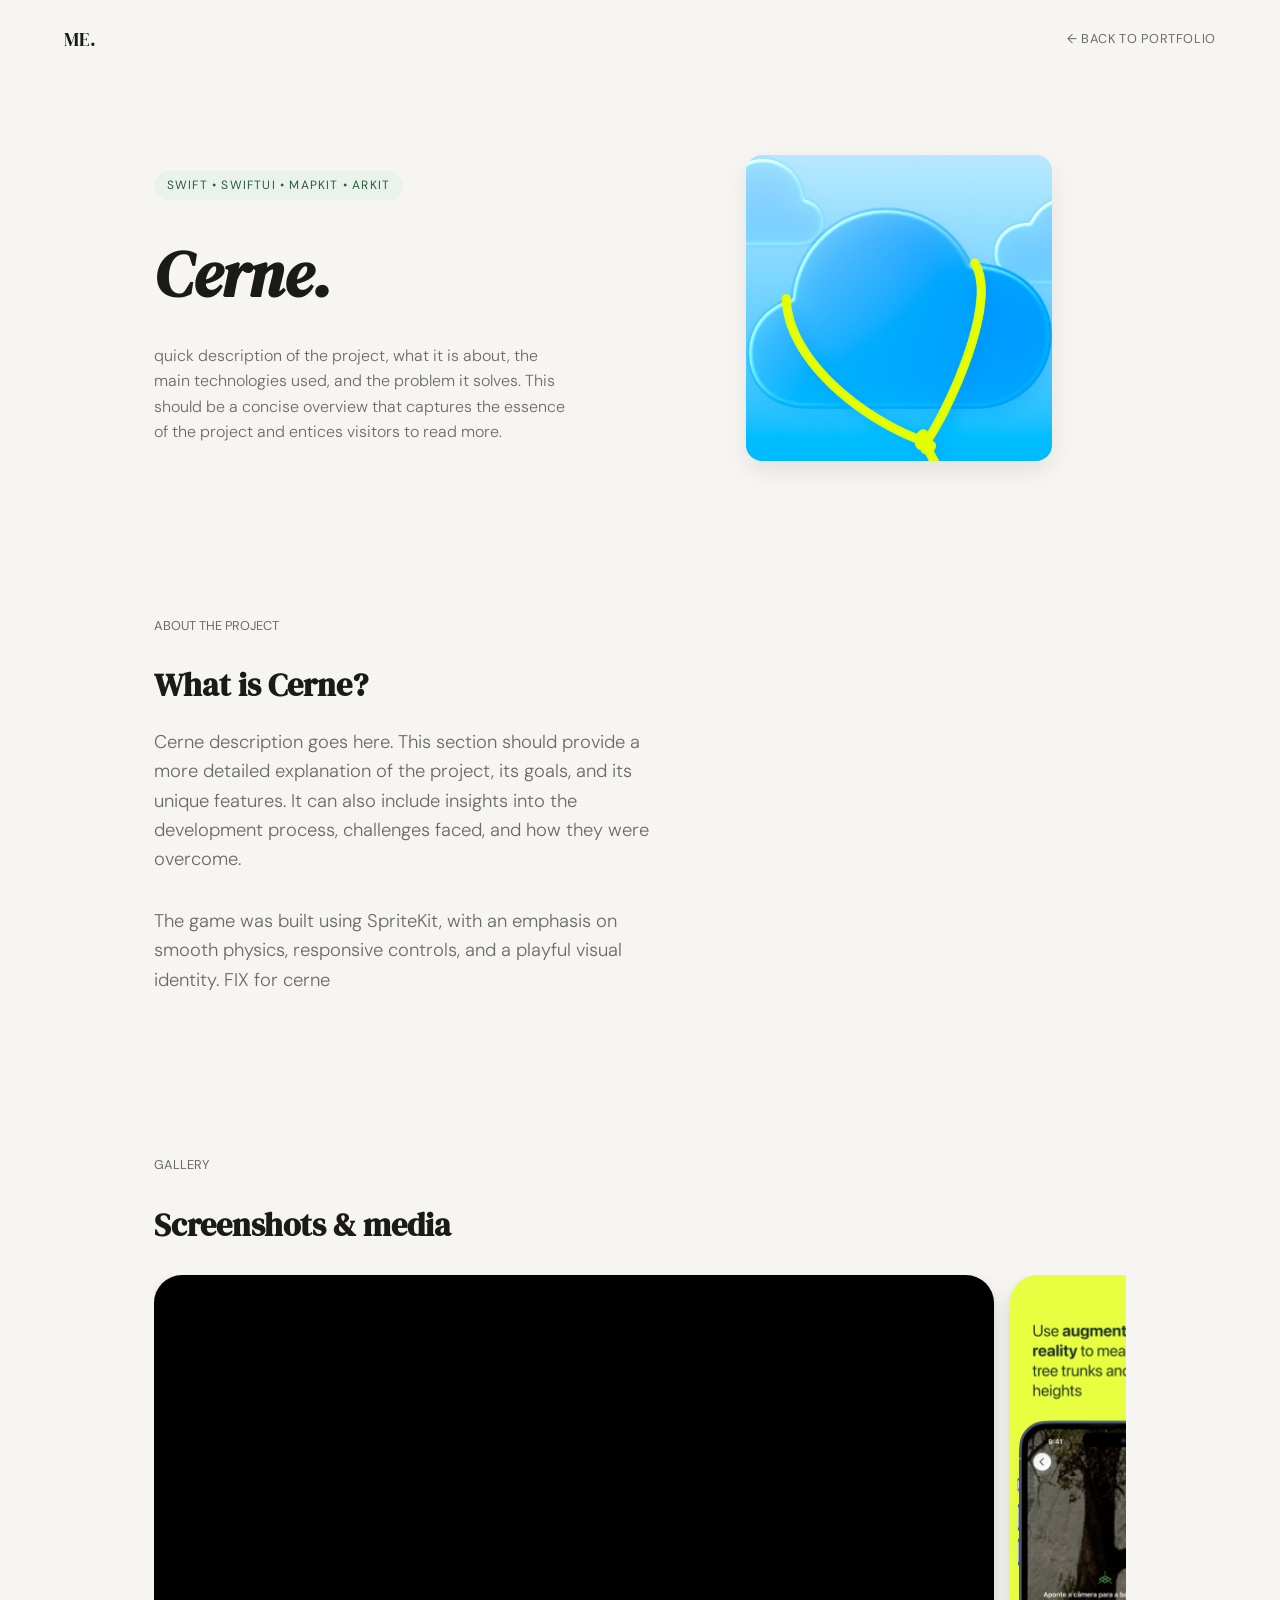
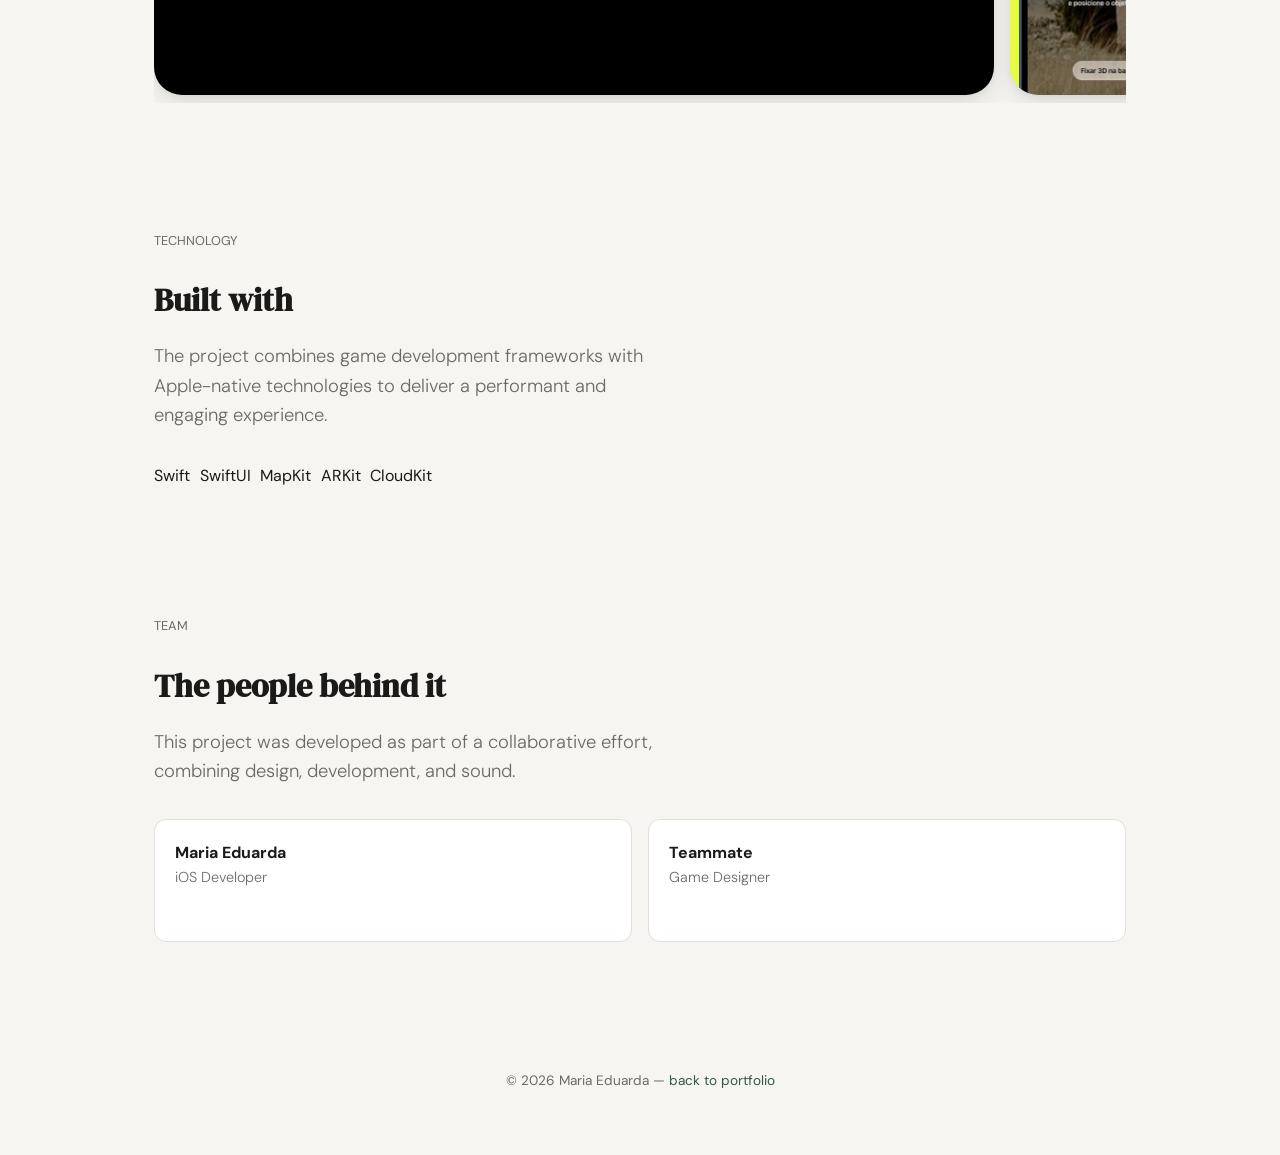
==== project-cerne.html @ c255a7dd "init" ====
<!DOCTYPE html>
<html lang="en">
<head>
  <meta charset="UTF-8" />
  <meta name="viewport" content="width=device-width, initial-scale=1.0"/>
  <title>Cerne — Maria Eduarda</title>

  <link rel="preconnect" href="https://fonts.googleapis.com" />
  <link href="https://fonts.googleapis.com/css2?family=DM+Serif+Display:ital@0;1&family=DM+Sans:ital,opsz,wght@0,9..40,300;0,9..40,400;0,9..40,500;1,9..40,300&display=swap" rel="stylesheet"/>

  <link rel="stylesheet" href="styles.css" />
</head>
<body>

  <!-- NAV -->
  <nav>
    <a class="nav-logo" href="index.html">ME.</a>
    <a class="nav-back" href="index.html">← Back to portfolio</a>
  </nav>

  <!-- HERO -->
  <section class="project-page-hero">
    <div>
      <span class="hero-tag">Swift • SwiftUI • MapKit • ARKit</span>

      <h1 class="project-page-title">
        <em>Cerne.</em>
      </h1>

      <p class="project-page-subtitle">
        quick description of the project, what it is about, the main technologies used, and the problem it solves. This should be a concise overview that captures the essence of the project and entices visitors to read more.
      </p>
    </div>

    <div class="project-page-visual">
      <img src="/images/cerne/cerne-logo.jpg" alt="Cerne" class="project-page-logo">
    </div>
  </section>

  <!-- ABOUT -->
  <section class="project-page-section">
    <span class="section-label">About the project</span>

    <h2 class="project-page-title" style="font-size:2rem;">
      What is Cerne?
    </h2>

    <p class="hero-desc">
      Cerne description goes here. This section should provide a more detailed explanation of the project, its goals, and its unique features. It can also include insights into the development process, challenges faced, and how they were overcome.
    </p>

    <p class="hero-desc" style="margin-top: 1rem;">
      The game was built using SpriteKit, with an emphasis on smooth physics,
      responsive controls, and a playful visual identity. FIX for cerne
    </p>
  </section>

  <!-- GALLERY -->
  <section class="project-page-section">
    <span class="section-label">Gallery</span>

    <h2 class="project-page-title" style="font-size:2rem;">
      Screenshots & media
    </h2>

    <div class="project-page-gallery">

      <video class="phone-shot video" autoplay muted loop playsinline>
        <source src="/images/cerne/cerne-demo.mp4" type="video/mp4">
      </video>

      <img src="/images/cerne/cerne-screen.png" class="phone-shot" alt="Gameplay screen">
      <img src="/images/cerne/cerne-screen2.png" class="phone-shot" alt="Store screen">
      <img src="/images/cerne/cerne-screen3.png" class="phone-shot" alt="Store screen">
      <img src="/images/cerne/cerne-screen4.png" class="phone-shot" alt="Store screen">
      <img src="/images/cerne/cerne-screen5.png" class="phone-shot" alt="Store screen">

    </div>
  </section>

  <!-- TECH -->
  <section class="project-page-section">
    <span class="section-label">Technology</span>

    <h2 class="project-page-title" style="font-size:2rem;">
      Built with
    </h2>

    <p class="hero-desc">
      The project combines game development frameworks with Apple-native
      technologies to deliver a performant and engaging experience.
    </p>

    <div style="margin-top: 1.5rem; display: flex; flex-wrap: wrap; gap: 0.6rem;">
      <span class="project-tag">Swift</span>
      <span class="project-tag">SwiftUI</span>
      <span class="project-tag">MapKit</span>
      <span class="project-tag">ARKit</span>
      <span class="project-tag">CloudKit</span>
    </div>
  </section>

  <!-- TEAM -->
  <section class="project-page-section">
    <span class="section-label">Team</span>

    <h2 class="project-page-title" style="font-size:2rem;">
      The people behind it
    </h2>

    <p class="hero-desc">
      This project was developed as part of a collaborative effort,
      combining design, development, and sound.
    </p>

    <div style="margin-top:1.5rem; display:grid; grid-template-columns: repeat(auto-fit, minmax(200px, 1fr)); gap: 1rem;">
      
      <div style="background:var(--bg-card); border:1px solid var(--border); border-radius:12px; padding:1.25rem;">
        <strong>Maria Eduarda</strong>
        <p class="hero-desc" style="font-size:0.9rem;">iOS Developer</p>
      </div>

      <div style="background:var(--bg-card); border:1px solid var(--border); border-radius:12px; padding:1.25rem;">
        <strong>Teammate</strong>
        <p class="hero-desc" style="font-size:0.9rem;">Game Designer</p>
      </div>

    </div>
  </section>

  <!-- FOOTER -->
  <footer>
    © 2026 Maria Eduarda —
    <a href="index.html" style="color:var(--accent); text-decoration:none;">
      back to portfolio
    </a>
  </footer>

</body>
</html>
---- styles.css ----
*, *::before, *::after { box-sizing: border-box; margin: 0; padding: 0; }

:root {
  --bg: #f7f5f2;
  --bg-card: #ffffff;
  --text: #1a1a18;
  --text-muted: #6b6b65;
  --accent: #2d5a3d;
  --accent-light: #eaf2ec;
  --border: #e2dfd8;
  --serif: 'DM Serif Display', Georgia, serif;
  --sans: 'DM Sans', system-ui, sans-serif;
}

html { scroll-behavior: smooth; }

body {
  font-family: var(--sans);
  background: var(--bg);
  color: var(--text);
  line-height: 1.6;
}

/* ─── NAV (shared) ─── */
nav {
  position: fixed;
  top: 0; left: 0; right: 0;
  z-index: 100;
  display: flex;
  justify-content: space-between;
  align-items: center;
  padding: 1.5rem 4rem;
  background: rgba(247, 245, 242, 0.9);
  backdrop-filter: blur(10px);
}

.nav-logo {
  font-family: var(--serif);
  font-size: 1.2rem;
  color: var(--text);
  text-decoration: none;
}

.nav-links {
  display: flex;
  gap: 2rem;
  list-style: none;
}

.nav-links a {
  font-size: 0.8rem;
  color: var(--text-muted);
  text-decoration: none;
  text-transform: uppercase;
  letter-spacing: 0.05em;
  transition: 0.2s;
}

.nav-links a:hover { color: var(--accent); }

.nav-back {
  font-size: 0.8rem;
  color: var(--text-muted);
  text-decoration: none;
  text-transform: uppercase;
  letter-spacing: 0.05em;
}

.nav-back:hover { color: var(--accent); }

/* ─── HOME HERO ─── */
.hero {
  padding: 7rem 4rem 4rem;
  max-width: 1200px;
  margin: 0 auto;
}

.hero-content {
  display: grid;
  grid-template-columns: 1.5fr 1fr;
  align-items: center;
  gap: 4rem;
}

.hero-tag {
  font-size: 0.75rem;
  text-transform: uppercase;
  letter-spacing: 0.1em;
  color: var(--accent);
  background: var(--accent-light);
  padding: 0.3rem 0.8rem;
  border-radius: 100px;
  margin-bottom: 1.5rem;
  display: inline-block;
}

.hero-name {
  font-family: var(--serif);
  font-size: clamp(2.5rem, 5vw, 4rem);
  margin-bottom: 1.5rem;
}

.hero-name em { color: var(--accent); }

.hero-desc {
  font-size: 1.15rem;
  color: var(--text-muted);
  max-width: 500px;
  margin-bottom: 2rem;
  font-weight: 300;
}

.hero-links {
  display: flex;
  gap: 2rem;
}

.hero-link {
  font-size: 0.9rem;
  color: var(--text-muted);
  text-decoration: none;
  border-bottom: 1px solid var(--border);
  padding-bottom: 4px;
}

.hero-link:hover {
  color: var(--accent);
  border-color: var(--accent);
}

.hero-photo-container {
  width: 320px;
  height: 280px;
  border-radius: 32px;
  overflow: hidden;
  justify-self: center;
  box-shadow: 0 20px 40px rgba(0,0,0,0.05);
  background-color: rgba(45, 90, 61, 0.2);
  padding-top: 8px;
  padding-right: 8px;
}

.hero-photo {
  width: 100%;
  height: 100%;
  object-fit: cover;
}

/* ─── HOME PROJECTS ─── */
.projects-header {
  max-width: 1200px;
  margin: 0 auto;
  padding: 1rem 4rem 2rem;
}

.projects-label {
  font-size: 0.8rem;
  text-transform: uppercase;
  letter-spacing: 0.1em;
  color: var(--accent);
  border-bottom: 1px solid var(--border);
  padding-bottom: 1rem;
  display: block;
}

.projects-grid {
  max-width: 1200px;
  margin: 0 auto;
  padding: 0 4rem 6rem;
  display: grid;
  grid-template-columns: 1fr 1fr;
  gap: 3rem;
}

.project-card {
  display: flex;
  align-items: center;
  gap: 1.5rem;
  text-decoration: none;
  color: inherit;
  padding: 2rem;
  background: var(--bg-card);
  border-radius: 24px;
  border: 1px solid var(--border);
  transition: transform 0.3s ease, box-shadow 0.3s ease;
}

.project-card:hover {
  transform: translateY(-5px);
  box-shadow: 0 15px 30px rgba(0,0,0,0.04);
}

.project-icon-box {
  width: 90px;
  height: 90px;
  border-radius: 20px;
  overflow: hidden;
  flex-shrink: 0;
  display: flex;
  align-items: center;
  justify-content: center;
}

.project-icon-img {
  width: 100%;
  height: 100%;
  object-fit: cover;
}

.project-title {
  font-size: 1.4rem;
  font-weight: 500;
}

.project-subtitle {
  font-size: 0.85rem;
  color: var(--text-muted);
  font-weight: 300;
}

/* ─── PROJECT PAGE (RENAMED = NO CONFLICT) ─── */
.project-page-hero {
  padding: 8rem 4rem 4rem;
  max-width: 1100px;
  margin: 0 auto;
  display: grid;
  grid-template-columns: 1fr 1fr;
  gap: 4rem;
  align-items: center;
}

.project-page-title {
  font-family: var(--serif);
  font-size: clamp(2.5rem, 5vw, 4rem);
  margin-bottom: 1rem;
}

.project-page-subtitle {
  font-size: 1rem;
  color: var(--text-muted);
  font-weight: 300;
  max-width: 420px;
}

.project-page-logo {
  max-width: 85%;
  max-height: 85%;
  object-fit: contain;
  border-radius: 16px;
  box-shadow: 0 10px 25px rgba(0,0,0,0.08);
}

.project-page-visual {
  height: 360px;
  border-radius: 16px;
  display: flex;
  align-items: center;
  justify-content: center;
  font-family: var(--serif);
  font-size: 4rem;
}

.project-page-section {
  padding: 4rem;
  max-width: 1100px;
  margin: 0 auto;
}

.project-page-gallery {
  margin-top: 1.5rem;
  display: flex;
  gap: 1rem;
  overflow-x: auto;
  padding-bottom: 0.5rem;
}

.phone-shot {
  height: 420px;          
  width: auto;
  border-radius: 28px;     
  object-fit: cover;

  box-shadow: 
    0 10px 25px rgba(0,0,0,0.1),
    0 2px 6px rgba(0,0,0,0.05);

  flex-shrink: 0;         
  background: #000;
}

.phone-shot.video {
  height: 420px;
}

/* ─── CONTACT ─── */
.contact-section {
  max-width: 1200px;
  margin: 0 auto;
  padding: 4rem;
  border-top: 1px solid var(--border);
}

.section-label {
  font-size: 0.8rem;
  text-transform: uppercase;
  color: var(--text-muted);
  margin-bottom: 1.5rem;
  display: block;
}

.contact-row {
  display: flex;
  flex-direction: column;
  gap: 1rem;
}

.contact-link {
  font-size: 1.1rem;
  color: var(--text);
  text-decoration: none;
  border-bottom: 1px solid var(--border);
  padding-bottom: 1rem;
  display: flex;
  justify-content: space-between;
}

.contact-link:hover {
  color: var(--accent);
  border-color: var(--accent);
}

/* ─── FOOTER ─── */
footer {
  text-align: center;
  padding: 4rem 2rem;
  font-size: 0.85rem;
  color: var(--text-muted);
}

/* ─── RESPONSIVE ─── */
@media (max-width: 900px) {
  nav { padding: 1rem 1.5rem; }

  .hero-content {
    grid-template-columns: 1fr;
    text-align: center;
  }

  .projects-grid {
    grid-template-columns: 1fr;
  }

  .hero-photo-container {
    width: 220px;
    height: 220px;
    order: -1;
  }

  .project-page-hero {
    grid-template-columns: 1fr;
  }
}
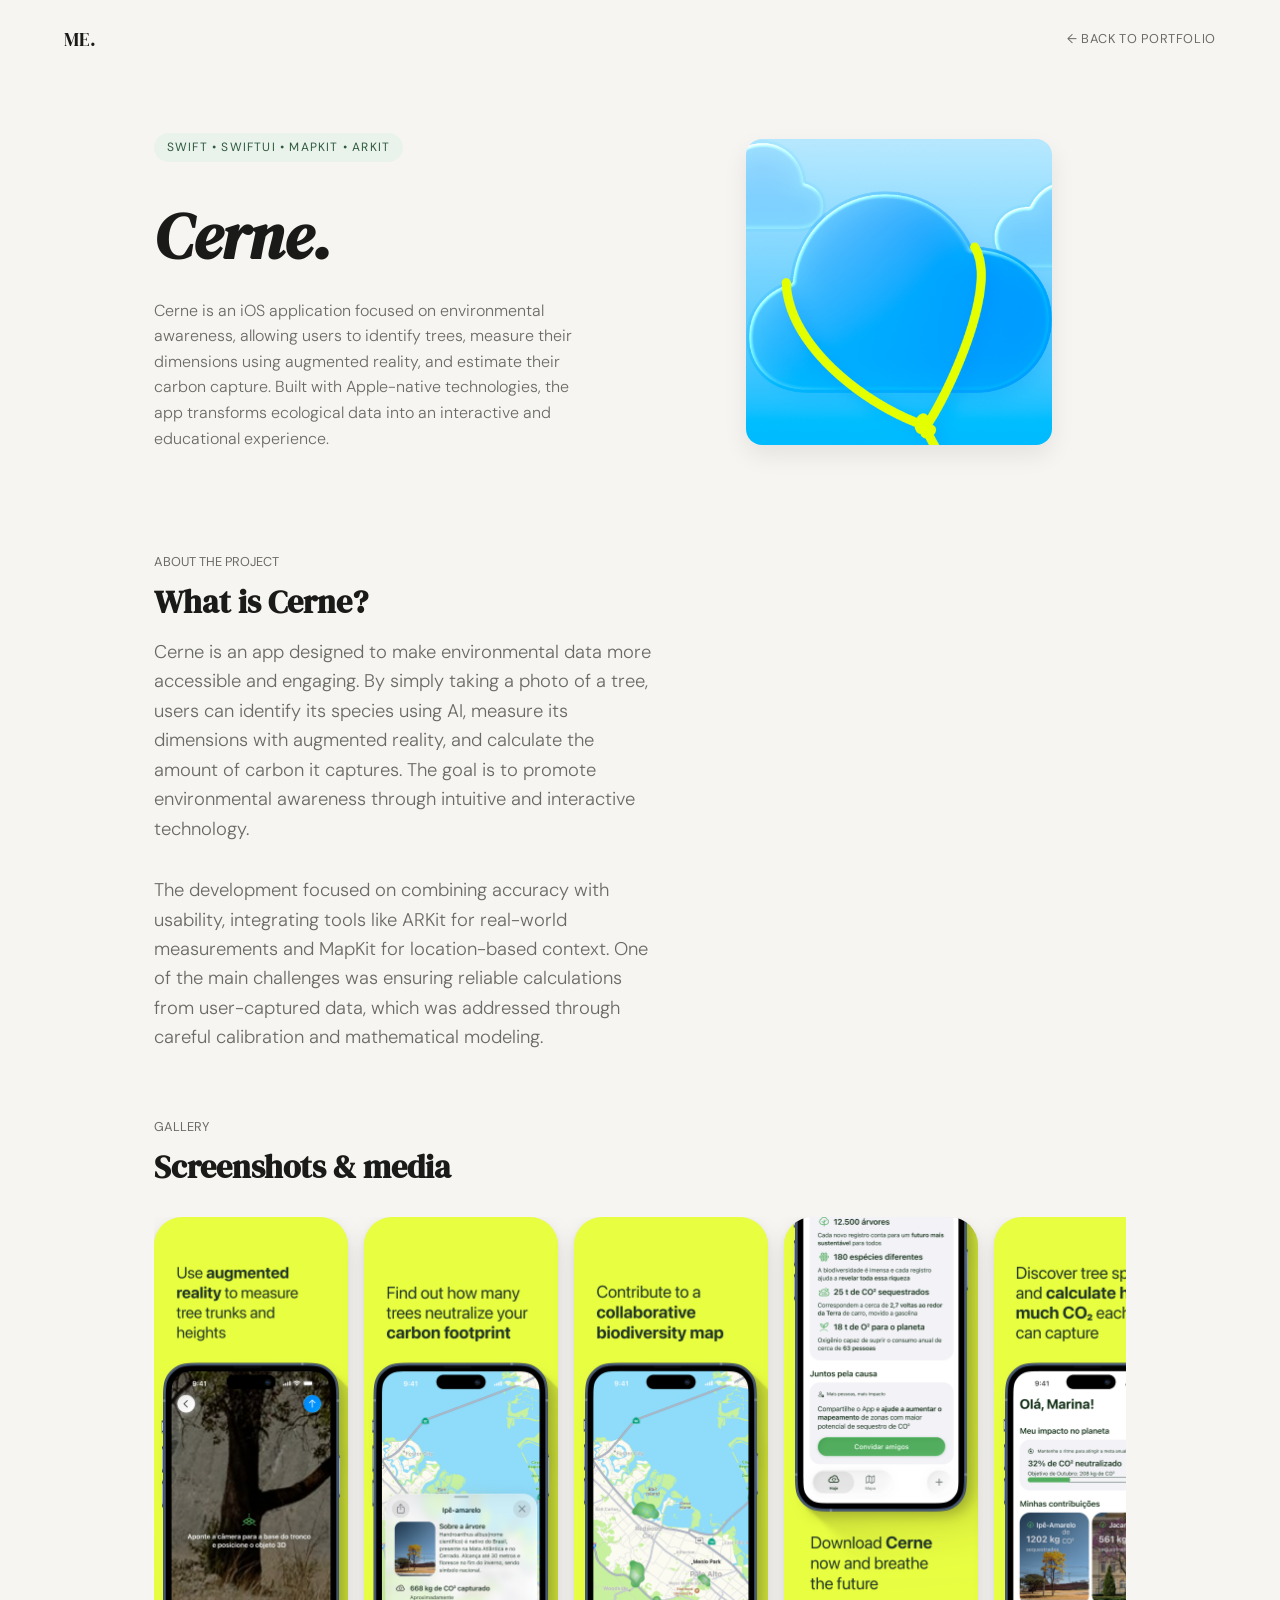
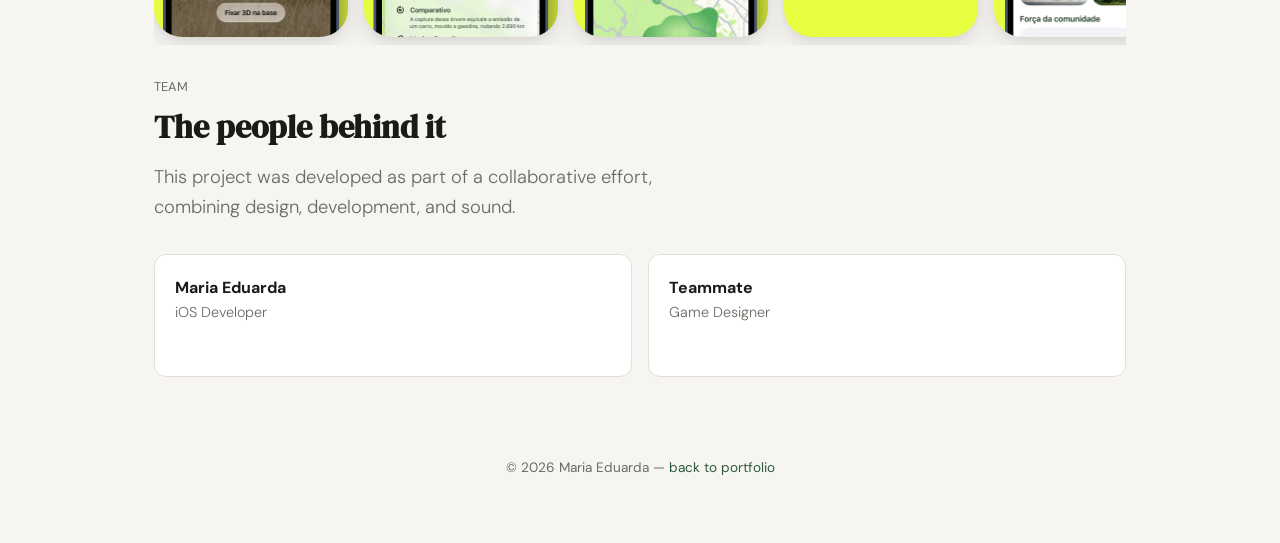
==== commit 9912c7c3: "fix projects" ====
--- a/project-cerne.html
+++ b/project-cerne.html
@@ -28,7 +28,7 @@
       </h1>
 
       <p class="project-page-subtitle">
-        quick description of the project, what it is about, the main technologies used, and the problem it solves. This should be a concise overview that captures the essence of the project and entices visitors to read more.
+        Cerne is an iOS application focused on environmental awareness, allowing users to identify trees, measure their dimensions using augmented reality, and estimate their carbon capture. Built with Apple-native technologies, the app transforms ecological data into an interactive and educational experience.
       </p>
     </div>
 
@@ -46,12 +46,11 @@
     </h2>
 
     <p class="hero-desc">
-      Cerne description goes here. This section should provide a more detailed explanation of the project, its goals, and its unique features. It can also include insights into the development process, challenges faced, and how they were overcome.
+      Cerne is an app designed to make environmental data more accessible and engaging. By simply taking a photo of a tree, users can identify its species using AI, measure its dimensions with augmented reality, and calculate the amount of carbon it captures. The goal is to promote environmental awareness through intuitive and interactive technology.
     </p>
 
     <p class="hero-desc" style="margin-top: 1rem;">
-      The game was built using SpriteKit, with an emphasis on smooth physics,
-      responsive controls, and a playful visual identity. FIX for cerne
+      The development focused on combining accuracy with usability, integrating tools like ARKit for real-world measurements and MapKit for location-based context. One of the main challenges was ensuring reliable calculations from user-captured data, which was addressed through careful calibration and mathematical modeling.
     </p>
   </section>
 
@@ -65,9 +64,9 @@
 
     <div class="project-page-gallery">
 
-      <video class="phone-shot video" autoplay muted loop playsinline>
+      <!-- <video class="phone-shot video" autoplay muted loop playsinline>
         <source src="/images/cerne/cerne-demo.mp4" type="video/mp4">
-      </video>
+      </video> -->
 
       <img src="/images/cerne/cerne-screen.png" class="phone-shot" alt="Gameplay screen">
       <img src="/images/cerne/cerne-screen2.png" class="phone-shot" alt="Store screen">
@@ -75,28 +74,6 @@
       <img src="/images/cerne/cerne-screen4.png" class="phone-shot" alt="Store screen">
       <img src="/images/cerne/cerne-screen5.png" class="phone-shot" alt="Store screen">
 
-    </div>
-  </section>
-
-  <!-- TECH -->
-  <section class="project-page-section">
-    <span class="section-label">Technology</span>
-
-    <h2 class="project-page-title" style="font-size:2rem;">
-      Built with
-    </h2>
-
-    <p class="hero-desc">
-      The project combines game development frameworks with Apple-native
-      technologies to deliver a performant and engaging experience.
-    </p>
-
-    <div style="margin-top: 1.5rem; display: flex; flex-wrap: wrap; gap: 0.6rem;">
-      <span class="project-tag">Swift</span>
-      <span class="project-tag">SwiftUI</span>
-      <span class="project-tag">MapKit</span>
-      <span class="project-tag">ARKit</span>
-      <span class="project-tag">CloudKit</span>
     </div>
   </section>
 
--- a/styles.css
+++ b/styles.css
@@ -218,9 +218,9 @@
   font-weight: 300;
 }
 
-/* ─── PROJECT PAGE (RENAMED = NO CONFLICT) ─── */
+/* ─── PROJECT PAGE ─── */
 .project-page-hero {
-  padding: 8rem 4rem 4rem;
+  padding: 7rem 4rem 4rem;
   max-width: 1100px;
   margin: 0 auto;
   display: grid;
@@ -232,7 +232,7 @@
 .project-page-title {
   font-family: var(--serif);
   font-size: clamp(2.5rem, 5vw, 4rem);
-  margin-bottom: 1rem;
+  margin-bottom: 0.6rem;
 }
 
 .project-page-subtitle {
@@ -261,7 +261,7 @@
 }
 
 .project-page-section {
-  padding: 4rem;
+  padding: 1rem 4rem;
   max-width: 1100px;
   margin: 0 auto;
 }
@@ -304,7 +304,7 @@
   font-size: 0.8rem;
   text-transform: uppercase;
   color: var(--text-muted);
-  margin-bottom: 1.5rem;
+  margin-bottom: 0.3rem;
   display: block;
 }
 
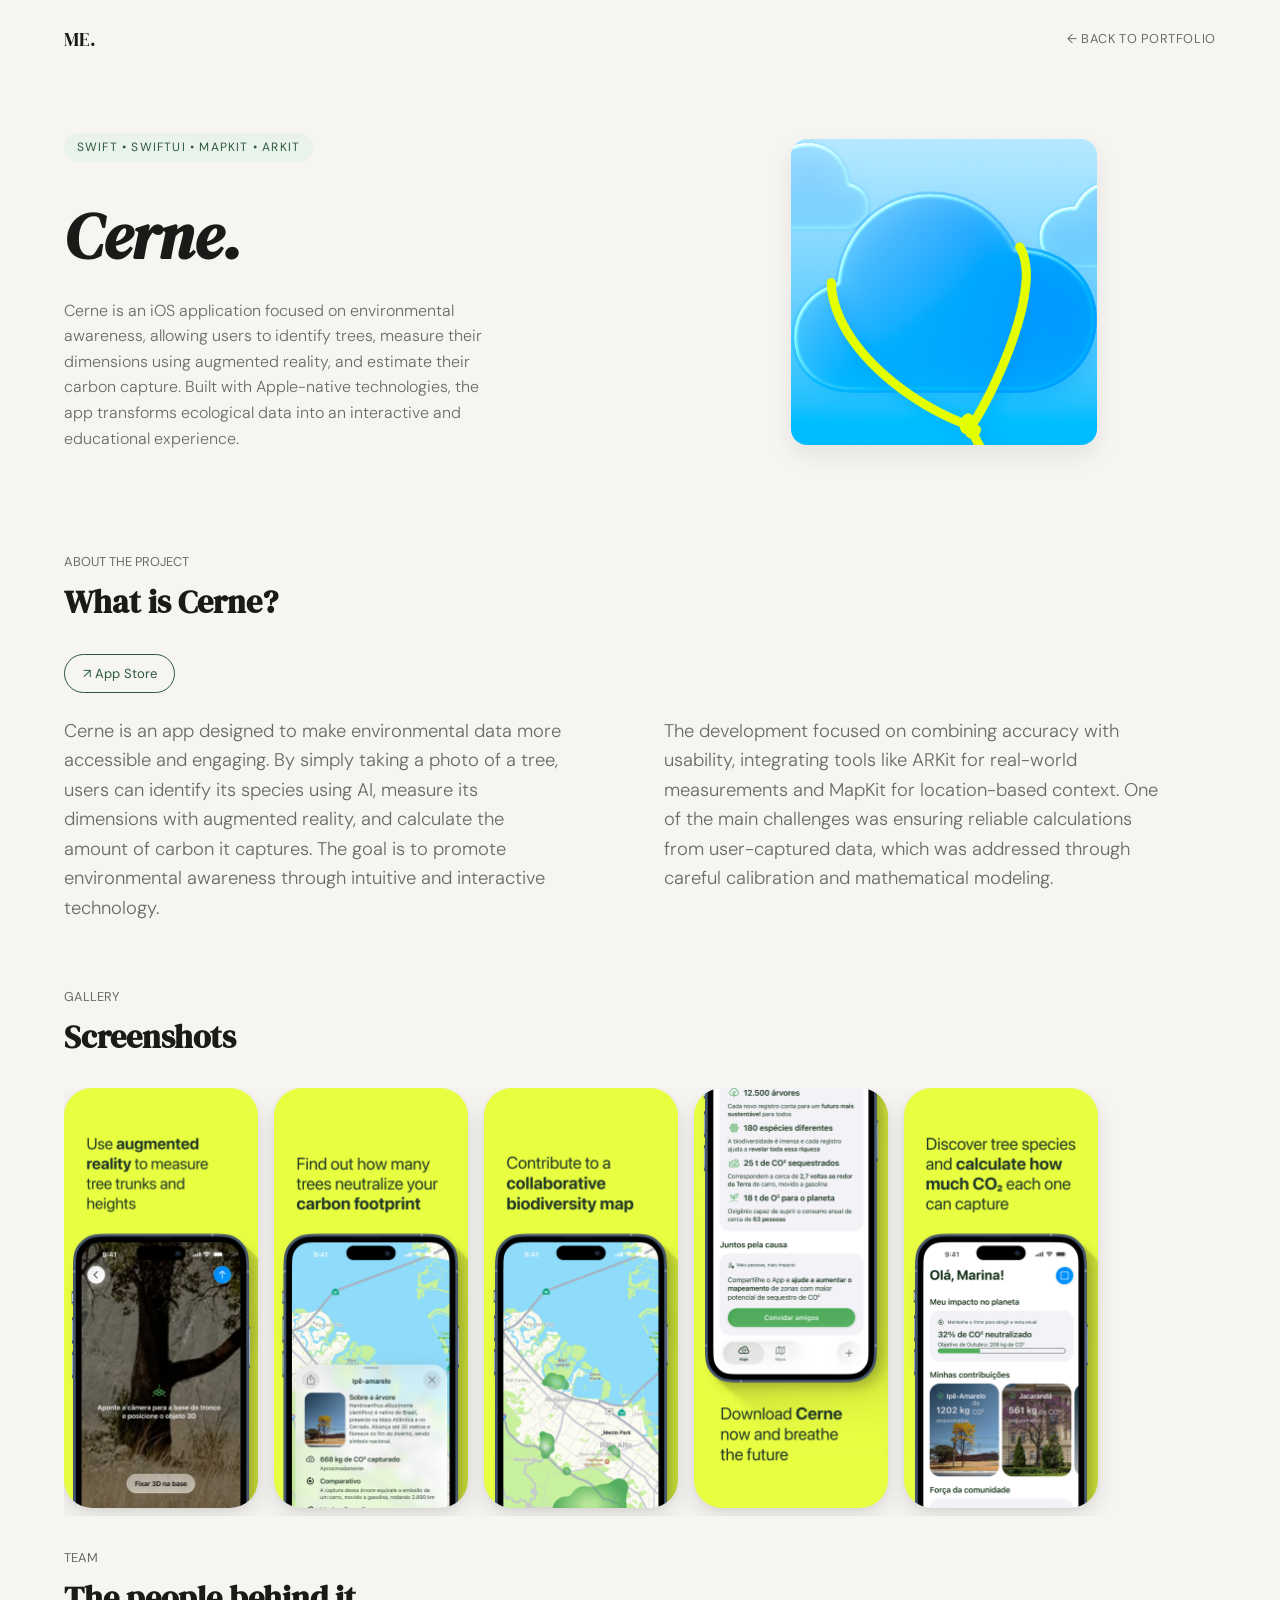
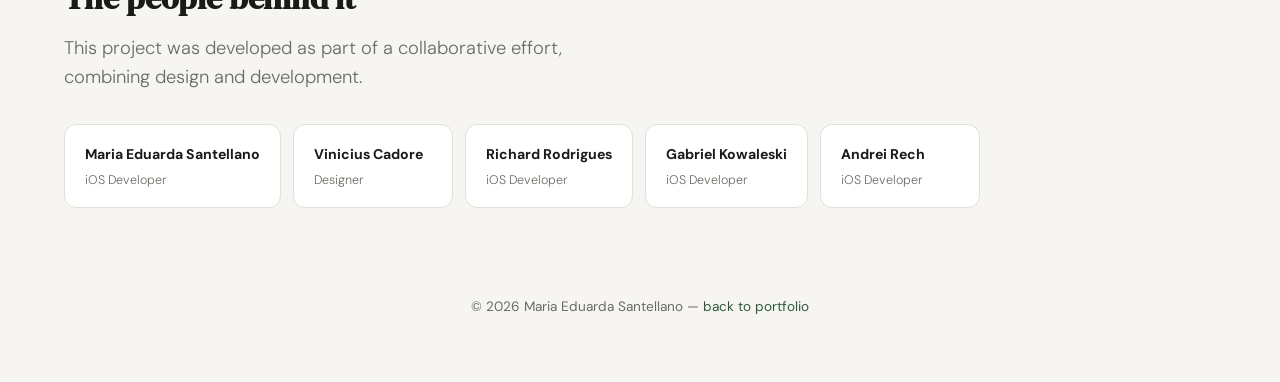
==== commit a8a0f410: "fix projects texts" ====
--- a/project-cerne.html
+++ b/project-cerne.html
@@ -4,7 +4,8 @@
   <meta charset="UTF-8" />
   <meta name="viewport" content="width=device-width, initial-scale=1.0"/>
   <title>Cerne — Maria Eduarda</title>
-
+  <link rel="icon" type="image/png" sizes="32x32" href="images/portfolioicon.png">
+  
   <link rel="preconnect" href="https://fonts.googleapis.com" />
   <link href="https://fonts.googleapis.com/css2?family=DM+Serif+Display:ital@0;1&family=DM+Sans:ital,opsz,wght@0,9..40,300;0,9..40,400;0,9..40,500;1,9..40,300&display=swap" rel="stylesheet"/>
 
@@ -45,13 +46,19 @@
       What is Cerne?
     </h2>
 
-    <p class="hero-desc">
-      Cerne is an app designed to make environmental data more accessible and engaging. By simply taking a photo of a tree, users can identify its species using AI, measure its dimensions with augmented reality, and calculate the amount of carbon it captures. The goal is to promote environmental awareness through intuitive and interactive technology.
-    </p>
+    <a class="project-store-link" href="https://apps.apple.com/br/app/cerne-captura-de-co/id6751984534" target="_blank">
+      ↗ App Store
+    </a>
 
-    <p class="hero-desc" style="margin-top: 1rem;">
-      The development focused on combining accuracy with usability, integrating tools like ARKit for real-world measurements and MapKit for location-based context. One of the main challenges was ensuring reliable calculations from user-captured data, which was addressed through careful calibration and mathematical modeling.
-    </p>
+    <div class="project-about-grid">
+      <p class="hero-desc">
+        Cerne is an app designed to make environmental data more accessible and engaging. By simply taking a photo of a tree, users can identify its species using AI, measure its dimensions with augmented reality, and calculate the amount of carbon it captures. The goal is to promote environmental awareness through intuitive and interactive technology.
+      </p>
+
+      <p class="hero-desc">
+        The development focused on combining accuracy with usability, integrating tools like ARKit for real-world measurements and MapKit for location-based context. One of the main challenges was ensuring reliable calculations from user-captured data, which was addressed through careful calibration and mathematical modeling.
+      </p>
+    </div>
   </section>
 
   <!-- GALLERY -->
@@ -59,7 +66,7 @@
     <span class="section-label">Gallery</span>
 
     <h2 class="project-page-title" style="font-size:2rem;">
-      Screenshots & media
+      Screenshots
     </h2>
 
     <div class="project-page-gallery">
@@ -87,27 +94,42 @@
 
     <p class="hero-desc">
       This project was developed as part of a collaborative effort,
-      combining design, development, and sound.
+      combining design and development.
     </p>
 
-    <div style="margin-top:1.5rem; display:grid; grid-template-columns: repeat(auto-fit, minmax(200px, 1fr)); gap: 1rem;">
-      
-      <div style="background:var(--bg-card); border:1px solid var(--border); border-radius:12px; padding:1.25rem;">
-        <strong>Maria Eduarda</strong>
-        <p class="hero-desc" style="font-size:0.9rem;">iOS Developer</p>
+    <div style="margin-top:1.5rem; display:flex; gap:0.75rem; overflow-x:auto; padding-bottom:0.5rem; scrollbar-width:none;">
+
+      <div style="background:var(--bg-card); border:1px solid var(--border); border-radius:12px; padding:1rem 1.25rem; min-width:160px; flex-shrink:0;">
+        <strong style="font-size:0.88rem;">Maria Eduarda Santellano</strong>
+        <p style="font-size:0.78rem; color:var(--text-muted); margin-top:0.25rem; font-weight:300;">iOS Developer</p>
       </div>
-
-      <div style="background:var(--bg-card); border:1px solid var(--border); border-radius:12px; padding:1.25rem;">
-        <strong>Teammate</strong>
-        <p class="hero-desc" style="font-size:0.9rem;">Game Designer</p>
+    
+      <div style="background:var(--bg-card); border:1px solid var(--border); border-radius:12px; padding:1rem 1.25rem; min-width:160px; flex-shrink:0;">
+        <strong style="font-size:0.88rem;">Vinicius Cadore</strong>
+        <p style="font-size:0.78rem; color:var(--text-muted); margin-top:0.25rem; font-weight:300;">Designer</p>
       </div>
-
+    
+      <div style="background:var(--bg-card); border:1px solid var(--border); border-radius:12px; padding:1rem 1.25rem; min-width:160px; flex-shrink:0;">
+        <strong style="font-size:0.88rem;">Richard Rodrigues</strong>
+        <p style="font-size:0.78rem; color:var(--text-muted); margin-top:0.25rem; font-weight:300;">iOS Developer</p>
+      </div>
+    
+      <div style="background:var(--bg-card); border:1px solid var(--border); border-radius:12px; padding:1rem 1.25rem; min-width:160px; flex-shrink:0;">
+        <strong style="font-size:0.88rem;">Gabriel Kowaleski</strong>
+        <p style="font-size:0.78rem; color:var(--text-muted); margin-top:0.25rem; font-weight:300;">iOS Developer</p>
+      </div>
+    
+      <div style="background:var(--bg-card); border:1px solid var(--border); border-radius:12px; padding:1rem 1.25rem; min-width:160px; flex-shrink:0;">
+        <strong style="font-size:0.88rem;">Andrei Rech</strong>
+        <p style="font-size:0.78rem; color:var(--text-muted); margin-top:0.25rem; font-weight:300;">iOS Developer</p>
+      </div>
+    
     </div>
   </section>
 
   <!-- FOOTER -->
   <footer>
-    © 2026 Maria Eduarda —
+    © 2026 Maria Eduarda Santellano —
     <a href="index.html" style="color:var(--accent); text-decoration:none;">
       back to portfolio
     </a>
--- a/styles.css
+++ b/styles.css
@@ -266,6 +266,33 @@
   margin: 0 auto;
 }
 
+.project-about-grid {
+  display: grid;
+  grid-template-columns: 1fr 1fr;
+  gap: 3rem;
+  align-items: start;
+  margin-top: 1.5rem;
+}
+
+.project-store-link {
+  display: inline-flex;
+  align-items: center;
+  gap: 0.5rem;
+  font-size: 0.82rem;
+  color: var(--accent);
+  border: 1px solid var(--accent);
+  padding: 0.5rem 1.1rem;
+  border-radius: 100px;
+  text-decoration: none;
+  margin-top: 1rem;
+  transition: background 0.2s, color 0.2s;
+}
+
+.project-store-link:hover {
+  background: var(--accent);
+  color: #fff;
+}
+
 .project-page-gallery {
   margin-top: 1.5rem;
   display: flex;
@@ -359,4 +386,17 @@
   .project-page-hero {
     grid-template-columns: 1fr;
   }
+
+  .project-about-grid {
+    grid-template-columns: 1fr;
+  }
+}
+
+.hero,
+.projects-header,
+.projects-grid,
+.project-page-hero,
+.project-page-section,
+.contact-section {
+  max-width: 1400px;
 }
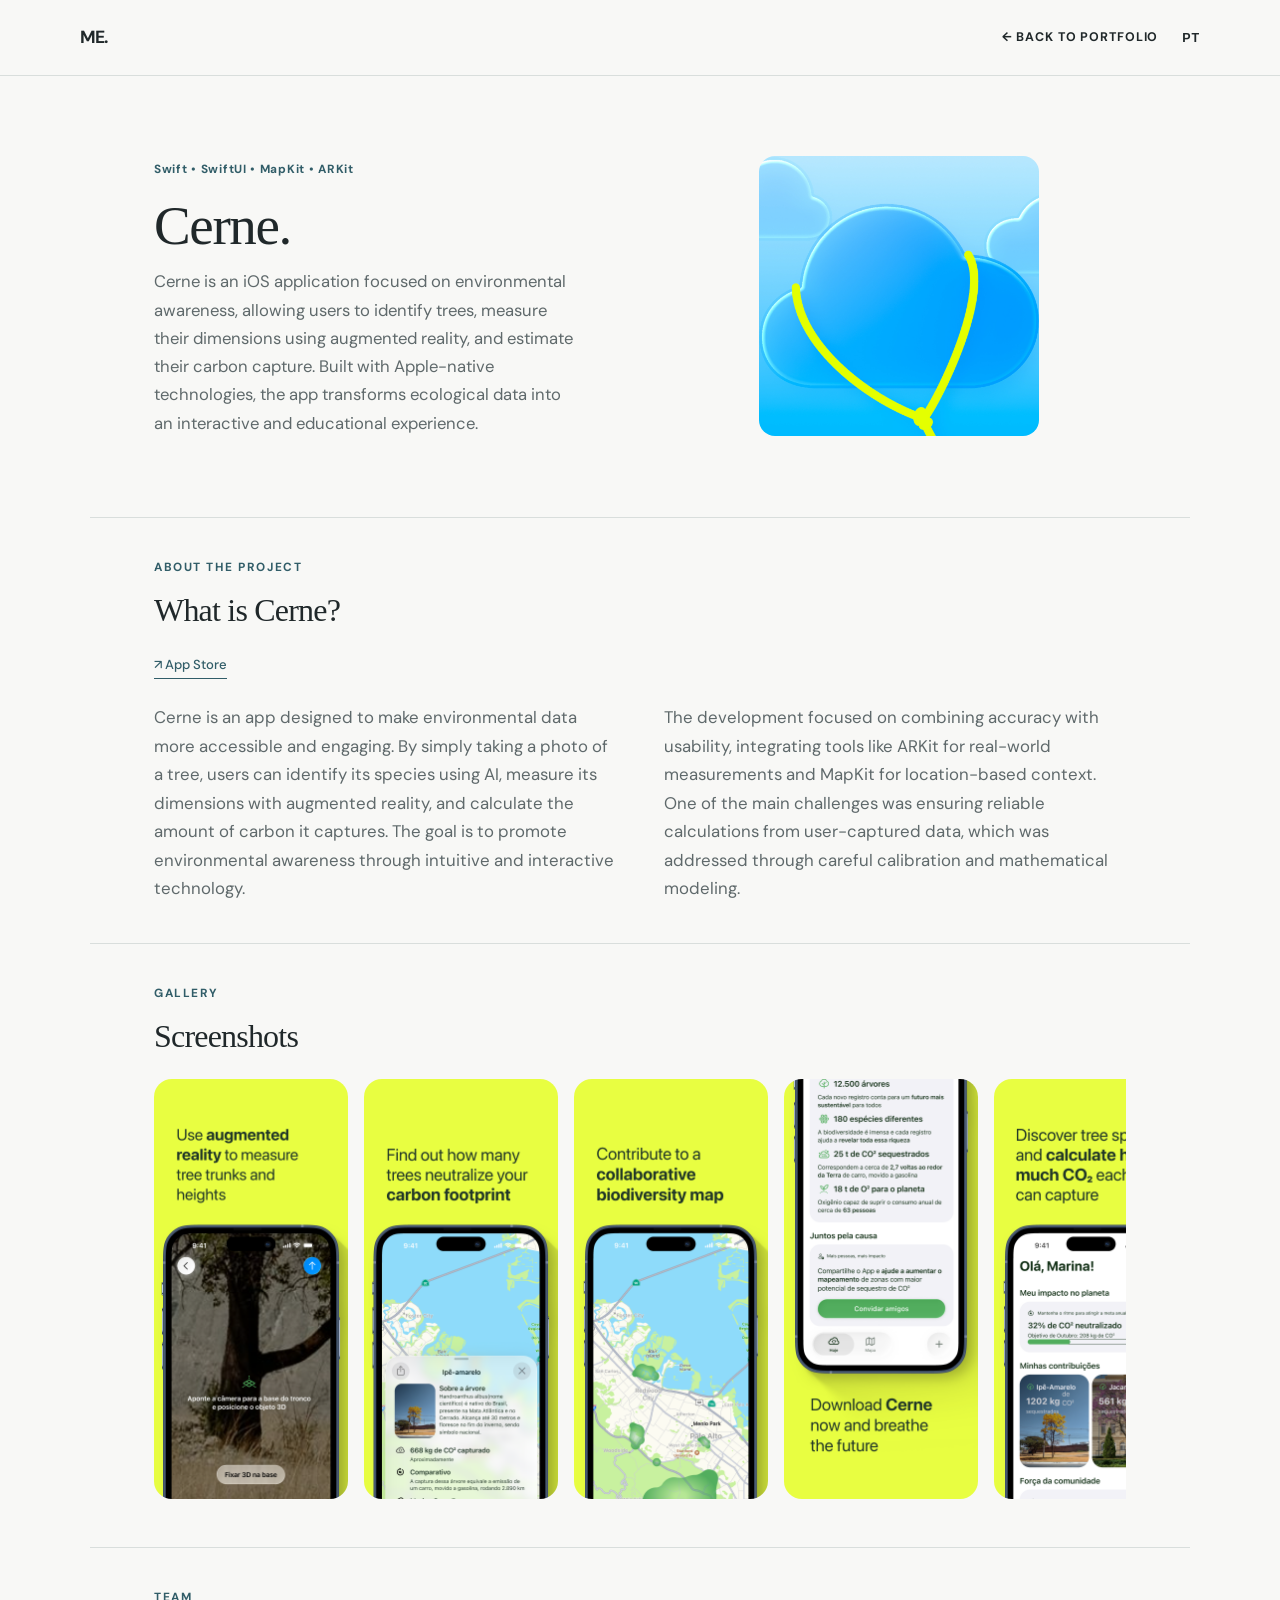
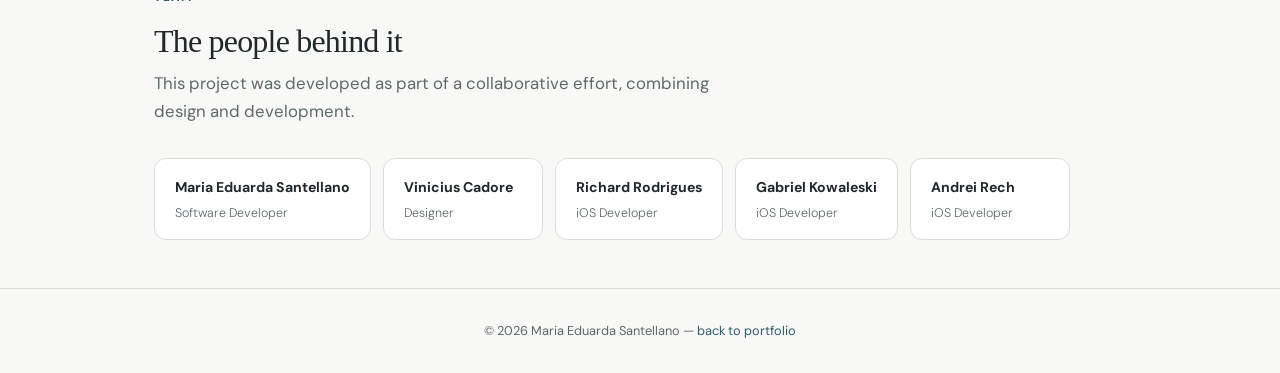
==== commit ef3ad014: "add wakes" ====
--- a/project-cerne.html
+++ b/project-cerne.html
@@ -7,7 +7,7 @@
   <link rel="icon" type="image/png" sizes="32x32" href="images/portfolioicon.png">
   
   <link rel="preconnect" href="https://fonts.googleapis.com" />
-  <link href="https://fonts.googleapis.com/css2?family=DM+Serif+Display:ital@0;1&family=DM+Sans:ital,opsz,wght@0,9..40,300;0,9..40,400;0,9..40,500;1,9..40,300&display=swap" rel="stylesheet"/>
+  <link href="https://fonts.googleapis.com/css2?family=DM+Sans:ital,opsz,wght@0,9..40,300;0,9..40,400;0,9..40,500;0,9..40,700&display=swap" rel="stylesheet"/>
 
   <link rel="stylesheet" href="styles.css" />
 </head>
@@ -16,7 +16,10 @@
   <!-- NAV -->
   <nav>
     <a class="nav-logo" href="index.html">ME.</a>
-    <a class="nav-back" href="index.html">← Back to portfolio</a>
+    <div style="display:flex;align-items:center;gap:1.5rem;">
+      <a class="nav-back" href="index.html" data-i18n="nav-back">← Back to portfolio</a>
+      <button class="lang-toggle" onclick="toggleLang()" aria-label="Mudar para Português">PT</button>
+    </div>
   </nav>
 
   <!-- HERO -->
@@ -28,80 +31,61 @@
         <em>Cerne.</em>
       </h1>
 
-      <p class="project-page-subtitle">
-        Cerne is an iOS application focused on environmental awareness, allowing users to identify trees, measure their dimensions using augmented reality, and estimate their carbon capture. Built with Apple-native technologies, the app transforms ecological data into an interactive and educational experience.
-      </p>
+      <p class="project-page-subtitle" data-i18n="cerne-subtitle">Cerne is an iOS application focused on environmental awareness, allowing users to identify trees, measure their dimensions using augmented reality, and estimate their carbon capture. Built with Apple-native technologies, the app transforms ecological data into an interactive and educational experience.</p>
     </div>
 
     <div class="project-page-visual">
-      <img src="/images/cerne/cerne-logo.jpg" alt="Cerne" class="project-page-logo">
+      <img src="images/cerne/cerne-logo.jpg" alt="Cerne" class="project-page-logo">
     </div>
   </section>
 
   <!-- ABOUT -->
   <section class="project-page-section">
-    <span class="section-label">About the project</span>
+    <span class="section-label" data-i18n="section-about">About the project</span>
 
-    <h2 class="project-page-title" style="font-size:2rem;">
-      What is Cerne?
-    </h2>
+    <h2 class="project-page-title" style="font-size:2rem;" data-i18n="cerne-about-title">What is Cerne?</h2>
+
 
     <a class="project-store-link" href="https://apps.apple.com/br/app/cerne-captura-de-co/id6751984534" target="_blank">
       ↗ App Store
     </a>
 
     <div class="project-about-grid">
-      <p class="hero-desc">
-        Cerne is an app designed to make environmental data more accessible and engaging. By simply taking a photo of a tree, users can identify its species using AI, measure its dimensions with augmented reality, and calculate the amount of carbon it captures. The goal is to promote environmental awareness through intuitive and interactive technology.
-      </p>
+      <p class="hero-desc" data-i18n="cerne-desc1">Cerne is an app designed to make environmental data more accessible and engaging. By simply taking a photo of a tree, users can identify its species using AI, measure its dimensions with augmented reality, and calculate the amount of carbon it captures. The goal is to promote environmental awareness through intuitive and interactive technology.</p>
 
-      <p class="hero-desc">
-        The development focused on combining accuracy with usability, integrating tools like ARKit for real-world measurements and MapKit for location-based context. One of the main challenges was ensuring reliable calculations from user-captured data, which was addressed through careful calibration and mathematical modeling.
-      </p>
+      <p class="hero-desc" data-i18n="cerne-desc2">The development focused on combining accuracy with usability, integrating tools like ARKit for real-world measurements and MapKit for location-based context. One of the main challenges was ensuring reliable calculations from user-captured data, which was addressed through careful calibration and mathematical modeling.</p>
     </div>
   </section>
 
   <!-- GALLERY -->
   <section class="project-page-section">
-    <span class="section-label">Gallery</span>
+    <span class="section-label" data-i18n="section-gallery">Gallery</span>
 
-    <h2 class="project-page-title" style="font-size:2rem;">
-      Screenshots
-    </h2>
+    <h2 class="project-page-title" style="font-size:2rem;" data-i18n="section-gallery-title">Screenshots</h2>
+
 
     <div class="project-page-gallery">
-
-      <!-- <video class="phone-shot video" autoplay muted loop playsinline>
-        <source src="/images/cerne/cerne-demo.mp4" type="video/mp4">
-      </video> -->
-
-      <img src="/images/cerne/cerne-screen.png" class="phone-shot" alt="Gameplay screen">
-      <img src="/images/cerne/cerne-screen2.png" class="phone-shot" alt="Store screen">
-      <img src="/images/cerne/cerne-screen3.png" class="phone-shot" alt="Store screen">
-      <img src="/images/cerne/cerne-screen4.png" class="phone-shot" alt="Store screen">
-      <img src="/images/cerne/cerne-screen5.png" class="phone-shot" alt="Store screen">
+      <img src="images/cerne/cerne-screen.png" class="phone-shot" alt="Gameplay screen">
+      <img src="images/cerne/cerne-screen2.png" class="phone-shot" alt="Store screen">
+      <img src="images/cerne/cerne-screen3.png" class="phone-shot" alt="Store screen">
+      <img src="images/cerne/cerne-screen4.png" class="phone-shot" alt="Store screen">
+      <img src="images/cerne/cerne-screen5.png" class="phone-shot" alt="Store screen">
 
     </div>
   </section>
 
   <!-- TEAM -->
   <section class="project-page-section">
-    <span class="section-label">Team</span>
+    <span class="section-label" data-i18n="section-team">Team</span>
 
-    <h2 class="project-page-title" style="font-size:2rem;">
-      The people behind it
-    </h2>
-
-    <p class="hero-desc">
-      This project was developed as part of a collaborative effort,
-      combining design and development.
-    </p>
+    <h2 class="project-page-title" style="font-size:2rem;" data-i18n="section-team-title">The people behind it</h2>
+    <p class="hero-desc" data-i18n="section-team-desc">This project was developed as part of a collaborative effort, combining design and development.</p>
 
     <div style="margin-top:1.5rem; display:flex; gap:0.75rem; overflow-x:auto; padding-bottom:0.5rem; scrollbar-width:none;">
 
       <div style="background:var(--bg-card); border:1px solid var(--border); border-radius:12px; padding:1rem 1.25rem; min-width:160px; flex-shrink:0;">
         <strong style="font-size:0.88rem;">Maria Eduarda Santellano</strong>
-        <p style="font-size:0.78rem; color:var(--text-muted); margin-top:0.25rem; font-weight:300;">iOS Developer</p>
+        <p style="font-size:0.78rem; color:var(--text-muted); margin-top:0.25rem; font-weight:300;" data-i18n="hero-role">Software Developer</p>
       </div>
     
       <div style="background:var(--bg-card); border:1px solid var(--border); border-radius:12px; padding:1rem 1.25rem; min-width:160px; flex-shrink:0;">
@@ -130,10 +114,10 @@
   <!-- FOOTER -->
   <footer>
     © 2026 Maria Eduarda Santellano —
-    <a href="index.html" style="color:var(--accent); text-decoration:none;">
-      back to portfolio
-    </a>
+    <a href="index.html" style="color:var(--accent); text-decoration:none;" data-i18n="footer-back">back to portfolio</a>
   </footer>
+
+  <script src="lang.js"></script>
 
 </body>
 </html>
--- a/styles.css
+++ b/styles.css
@@ -392,11 +392,103 @@
   }
 }
 
-.hero,
-.projects-header,
-.projects-grid,
-.project-page-hero,
-.project-page-section,
-.contact-section {
-  max-width: 1400px;
-}+/* Refined portfolio layout */
+:root {
+  --bg: #f8f8f6;
+  --text: #20282a;
+  --text-muted: #5f696b;
+  --accent: #315d68;
+  --border: #d9dedc;
+  --sans: 'DM Sans', system-ui, sans-serif;
+}
+
+body { line-height: 1.55; }
+section[id] { scroll-margin-top: 6rem; }
+nav {
+  position: sticky;
+  min-height: 76px;
+  padding: 0 max(2rem, calc((100vw - 1120px) / 2));
+  border-bottom: 1px solid var(--border);
+  background: rgba(248, 248, 246, .96);
+  backdrop-filter: blur(12px);
+}
+.nav-logo { font-family: var(--sans); font-size: 1.1rem; font-weight: 700; letter-spacing: -.05em; }
+.nav-links { align-items: center; margin: 0; padding: 0; }
+.nav-links a, .nav-back, .lang-toggle { color: var(--text); font-size: .78rem; font-weight: 700; letter-spacing: .07em; }
+.lang-toggle { padding: .45rem 0; border: 0; background: none; cursor: pointer; }
+.lang-toggle:hover { color: var(--accent); }
+
+.hero { padding-top: 7rem; padding-bottom: 7rem; }
+.hero-content { grid-template-columns: minmax(0, 1.45fr) minmax(260px, .75fr); gap: clamp(3rem, 7vw, 7rem); }
+.hero-tag, .projects-label, .section-label { color: var(--accent); font-size: .74rem; font-weight: 700; letter-spacing: .13em; }
+.hero-tag { margin-bottom: 1.6rem; padding: 0; background: none; border-radius: 0; }
+.hero-name { margin: 0; font-family: Georgia, 'Times New Roman', serif; font-size: clamp(2.7rem, 5vw, 4.5rem); font-weight: 400; line-height: 1.13; letter-spacing: -.025em; }
+.hero-text { min-width: 0; }
+.hero-role { margin: 1.5rem 0 1.25rem; color: var(--accent); font-size: clamp(1.25rem, 2vw, 1.65rem); font-weight: 500; letter-spacing: -.035em; }
+.hero-desc { max-width: 590px; margin-bottom: 2rem; font-size: 1.05rem; font-weight: 400; line-height: 1.7; }
+.hero-links { flex-wrap: wrap; gap: 1.7rem; }
+.hero-link { color: var(--text); border-color: var(--text); font-weight: 500; }
+.hero-photo-container { width: 100%; max-width: 300px; height: auto; aspect-ratio: 524 / 427; justify-self: end; padding: 0; border-radius: 0; background: none; box-shadow: none; }
+.hero-photo { object-fit: contain; }
+
+.projects-header { padding-bottom: 1.25rem; }
+.projects-label { padding-bottom: 1rem; border-color: var(--text); }
+.projects-grid { gap: 0 2.5rem; padding-bottom: 7rem; }
+.project-card { min-width: 0; gap: 1.15rem; padding: 1.5rem 0; border: 0; border-bottom: 1px solid var(--border); border-radius: 0; background: none; box-shadow: none; transition: color .2s ease; }
+.project-card:hover { transform: none; color: var(--accent); box-shadow: none; }
+.project-number { align-self: flex-start; width: 1.5rem; padding-top: .2rem; color: var(--text-muted); font-size: .73rem; }
+.project-icon-box { width: 72px; height: 72px; flex: 0 0 72px; border: 1px solid var(--border); border-radius: 12px; background: #fff; }
+.project-icon-img { object-fit: contain; }
+.project-details { min-width: 0; }
+.project-title { margin-bottom: .25rem; font-size: 1.24rem; letter-spacing: -.035em; }
+.project-subtitle { font-size: .78rem; font-weight: 400; line-height: 1.45; }
+.project-arrow { align-self: flex-start; margin-left: auto; font-size: 1.2rem; transition: transform .2s ease; }
+.project-card:hover .project-arrow { transform: translate(3px, -3px); }
+
+.project-page-hero { padding-top: 5rem; padding-bottom: 5rem; }
+.project-page-hero .hero-tag { margin-bottom: 1rem; letter-spacing: .06em; text-transform: none; }
+.project-page-title { font-family: Georgia, 'Times New Roman', serif; font-size: clamp(2.5rem, 4.3vw, 3.6rem); font-weight: 400; line-height: 1.15; letter-spacing: -.025em; }
+.project-page-title em { font-style: normal; }
+.project-page-subtitle { font-size: 1.04rem; font-weight: 400; line-height: 1.7; }
+.project-page-visual { height: auto; min-height: 0; padding: 0; border-radius: 0; background: none; }
+.project-page-logo { width: min(72%, 280px); max-width: none; max-height: none; height: auto; box-shadow: none; }
+.project-page-section { padding-top: 2.5rem; padding-bottom: 2.5rem; border-top: 1px solid var(--border); }
+.project-page-section .section-label { margin-bottom: 1rem; }
+.project-about-grid .hero-desc { margin-bottom: 0; }
+.project-store-link { padding: 0 0 .2rem; border: 0; border-bottom: 1px solid var(--accent); border-radius: 0; font-weight: 500; }
+.project-store-link:hover { color: var(--text); border-color: var(--text); background: none; }
+.phone-shot, .phone-shot.video { border-radius: 18px; box-shadow: none; }
+
+.contact-section { padding-top: 3rem; border-color: var(--text); }
+.project-nav-actions { display: flex; align-items: center; gap: 1.5rem; }
+.contact-section .section-label { margin-bottom: 1.5rem; }
+.contact-link { padding: 1.1rem 0; font-size: clamp(1.1rem, 2vw, 1.4rem); }
+footer { padding: 2rem; border-top: 1px solid var(--border); font-size: .8rem; }
+
+@media (max-width: 900px) {
+  nav { min-height: 68px; padding: 0 1.5rem; }
+  .hero, .projects-header, .projects-grid, .contact-section, .project-page-hero, .project-page-section { padding-left: 1.5rem; padding-right: 1.5rem; }
+  .hero { padding-top: 4rem; padding-bottom: 4rem; }
+  .hero-content { grid-template-columns: 1fr; gap: 2.5rem; text-align: left; }
+  .hero-photo-container { grid-row: 1; justify-self: start; width: min(52vw, 260px); height: auto; }
+  .projects-grid { grid-template-columns: 1fr; gap: 0; padding-bottom: 4rem; }
+  .project-page-hero { padding-top: 3rem; padding-bottom: 3rem; }
+  .project-page-visual { min-height: 0; }
+}
+
+@media (max-width: 1100px) and (min-width: 901px) {
+  .hero-content { grid-template-columns: minmax(0, 1fr) 260px; gap: 2.5rem; }
+  .hero-name { font-size: clamp(2.7rem, 5.2vw, 4.2rem); }
+}
+
+@media (max-width: 480px) {
+  .nav-links { gap: 1rem; }
+  .nav-links a, .nav-back, .lang-toggle { font-size: .7rem; }
+  .hero-name { font-size: clamp(2.65rem, 12vw, 3.8rem); }
+  .project-card { gap: .75rem; }
+  .project-number { display: none; }
+  .project-icon-box { flex-basis: 62px; width: 62px; height: 62px; }
+  .project-title { font-size: 1.1rem; }
+  .project-subtitle { font-size: .72rem; }
+  .phone-shot, .phone-shot.video { height: 340px; }
+}
